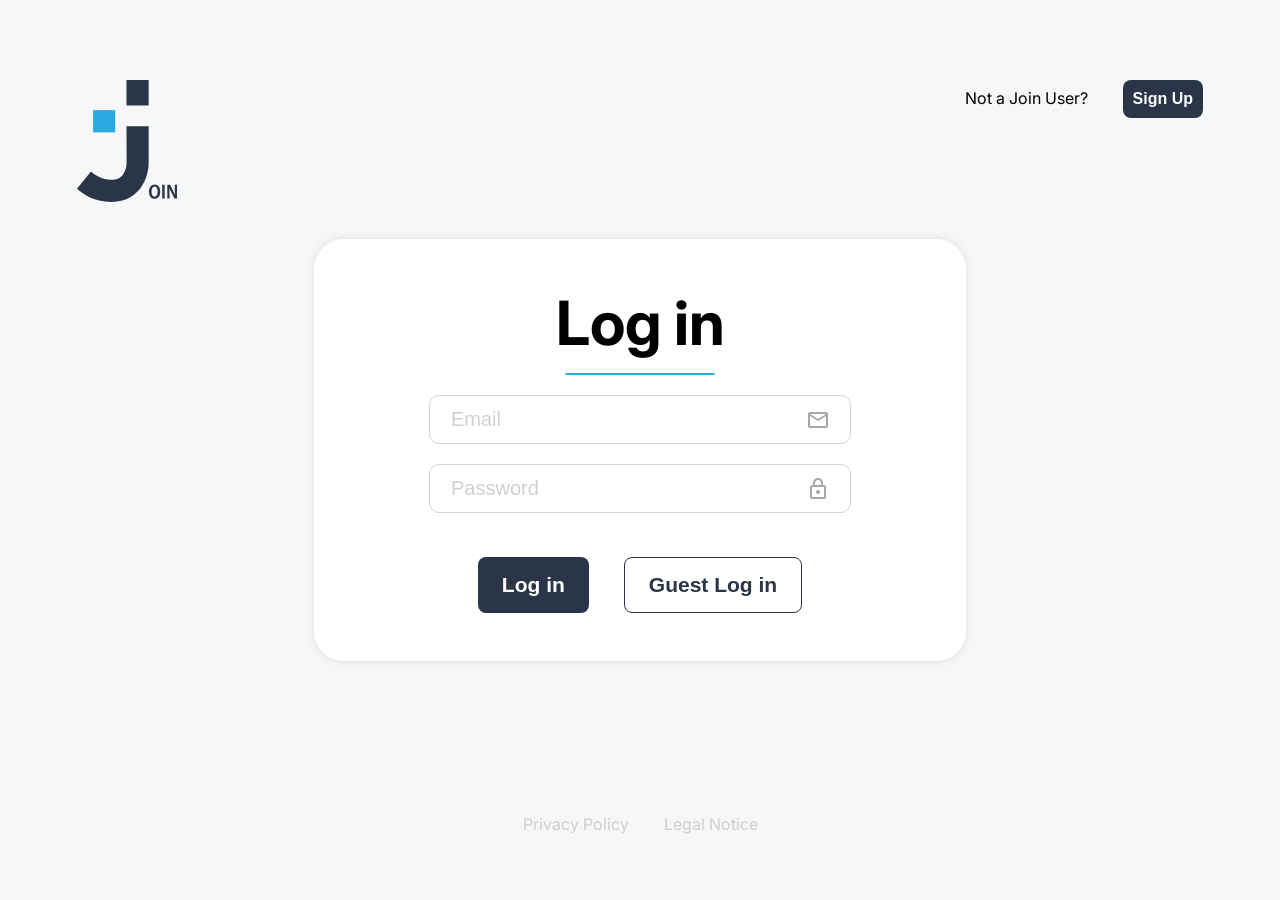
==== index.html @ 30b41d90 "Initial commit" ====
<!DOCTYPE html>
<html lang="de">
<head>
    <meta charset="UTF-8">
    <meta name="viewport" content="width=device-width, initial-scale=1.0">
    <title>Join</title>

    <link
         rel="icon"
         href="./assets/icons/desktop/logoFavicon.svg"
         type="image/svg+xml"
         media="(prefers-color-scheme: light)" />
      <link
         rel="icon"
         href="./assets/icons/desktop/logo.svg"
         type="image/svg+xml"
         media="(prefers-color-scheme: dark)" />

    <script src="./scripts/template.js"></script>
    <script src="./scripts/auth/login.js"></script>
    <script src="./scripts/auth/index.js"></script>
    <script src="./scripts/auth/signup.js"></script>
    <script src="./scripts/auth/signup-ui-write.js"></script>
    <script src="./scripts/legalInformation.js"></script>
    <script src="./scripts/global-auth-routing.js"></script>
    <script src="./script.js"></script>
    
    <link rel="stylesheet" href="./styles/standard.css">
    <link rel="stylesheet" href="./style.css">
    <link rel="stylesheet" href="./styles/login/layout.css">
    <link rel="stylesheet" href="./styles/login/forms.css">
    <link rel="stylesheet" href="./styles/login/buttons.css">
    <link rel="stylesheet" href="./styles/login/responsive.css">
</head>
<body>
    <div class="rotate-lock">Please rotate your device to portrait mode.</div>
    <div class="splash__logo">
        <img src="./assets/icons/desktop/Dark_Logo.svg" alt="Join Logo" class="splash__logo--image">
    </div>
    <div id="main-content" class="main-content">
        <header>
            <div class="header__flex-instructions">
                <div class="login__signup">
                    <p class="login__signup--question">Not a Join User?</p>
                    <button id="signup-button" class="login__button button">Sign Up</button>
                </div>
            </div>
        </header>
        <main>
            <div class="login__window">
                <div class="login__headline">
                    <h1 class="login__header">Log in</h1>
                    <img src="./assets/icons/desktop/login__dividingLine.svg" alt="Dividing Line" class="login__headline--line">
                </div>
                <form action="#" class="login__formular">
                    <div class="login__input-field">
                        <input type="email" class="login__input login__input--email" autocomplete="off" placeholder="Email">
                        <img src="./assets/icons/desktop/mail.svg" alt="" class="login__email-icon" />
                    </div>
                    <div class="login__inputFieldError">
                        <div class="login__input-field">
                            <input type="password" class="login__input login__input--password" autocomplete="off" placeholder="Password">
                            <img id="password-icon" src="./assets/icons/desktop/lock.svg" alt="" class="login__lock-icon" />
                        </div>
                        <span class="login__input--required">
                            Check your email and password. Please try again.
                        </span>
                    </div>
                </form>
                <div class="login__buttonArea">
                    <button id="login-button" class="login__button--login login__button button">Log in</button>
                    <button id="guest-login-button" class="login__button--login login__button--guest button">Guest Log in</button>
                </div>
            </div>
        </main>
        <footer class="login__legalInformation--area">
            <a href="./templates/privacy-Policy.html?from=login" class="login__legalInformation" id="index-privacy-policy" onclick="return prepareLoginLegalNavigation()">
                Privacy Policy
            </a>
            <a href="./templates/legalnotice.html?from=login" class="login__legalInformation" id="index-legal-notice" onclick="return prepareLoginLegalNavigation()">Legal Notice</a>
        </footer>
    </div>
</body>
</html>
---- styles/standard.css ----
* {
    padding: 0;
    margin: 0;
    box-sizing: border-box;
    scroll-behavior: smooth;
}

a {
    text-decoration: none;
}

.list {
    list-style-type: none;
}

:root {
    --feedback-outline: #29abe2;
    --feedback-shadow: 0 0 0 3px rgba(41, 171, 226, 0.25);
}

button,
a,
[role="button"],
input,
select,
textarea {
    transition: background-color 120ms ease, color 120ms ease, border-color 120ms ease,
        box-shadow 120ms ease, transform 120ms ease, opacity 120ms ease;
}

button:disabled,
input:disabled,
select:disabled,
textarea:disabled {
    cursor: not-allowed;
    opacity: 0.7;
}

.app-toast-container {
    position: fixed;
    top: 104px;
    left: 50%;
    z-index: 10002;
    transform: translateX(-50%);
    display: flex;
    flex-direction: column;
    align-items: center;
    gap: 10px;
    pointer-events: none;
}

.app-toast {
    font-size: 20px;
    font-weight: 400;
    font-family: "Inter";
    line-height: 120%;
    letter-spacing: 0;
    color: #ffffff;
    min-width: 280px;
    max-width: 90vw;
    min-height: 74px;
    padding: 12px 20px;
    display: inline-flex;
    align-items: center;
    justify-content: center;
    border-radius: 20px;
    box-shadow: 0 0 4px rgba(0, 0, 0, 0.1);
    background: #2a3647;
    opacity: 0;
    transform: translateY(-12px);
    transition: opacity 200ms ease, transform 200ms ease;
}

.app-toast--success {
    background: #2a3647;
}

.app-toast--error {
    background: #c0392b;
}

.app-toast--visible {
    opacity: 1;
    transform: translateY(0);
}

.d-none {
    display: none !important;
}

@media (max-width: 820px) {
    .app-toast-container {
        top: 92px;
    }
}
---- style.css ----
/* Schriftart */
@font-face {
   font-family: "Inter";
   src: url(./assets/fonts/Inter-VariableFont_opsz\_wght.ttf);
}

@font-face {
   font-family: "Poppins";
   src: url(./assets/fonts/Poppins-Regular.ttf);
}

html {
   background-color: #fff;
   scrollbar-color: #2b3647;
   cursor: default;
}

body {
   font-size: 16px;
   font-weight: 400;
   font-family: "Inter";
   line-height: 1.2;
   color: #000;
   min-height: 100vh;
   display: flex;
   justify-content: left;
}

.rotate-lock {
   display: none;
}

h1 {
   font-size: 61px;
   font-weight: 700;
}

.app-loading button {
   pointer-events: none;
}

@media (max-width: 820px) {
   h1 {
      font-size: 47px;
   }
}

@media (max-width: 1000px) and (orientation: landscape) and (hover: none) and (pointer: coarse) {
   .rotate-lock {
      font-size: 20px;
      font-weight: 600;
      position: fixed;
      inset: 0;
      z-index: 99999;
      padding: 24px;
      display: flex;
      align-items: center;
      justify-content: center;
      background: #f6f7f8;
      color: #2b3647;
      text-align: center;
   }

   body > *:not(.rotate-lock) {
      display: none;
   }
}
---- styles/login/layout.css ----
body {
    background-color: #f6f7f8;
}

.splash__logo {
    position: fixed;
    top: 50%;
    left: 50%;
    z-index: 9999;
    width: 274px;
    height: auto;
    animation: splash__logo--animation 500ms 200ms ease-in-out forwards;
    transform: translate(-50%, -50%);
}

.splash__logo--image {
    width: 100%;
}

.main-content--signup-logo {
    position: fixed;
    top: 80px;
    left: 77px;
    z-index: 10;
    width: 100px;
}

.main-content {
    position: relative;
    width: 100%;
    max-width: 1440px;
    margin: 0 auto;
    opacity: 0;
    pointer-events: none;
    transition: opacity 1000ms;
}

.main-content--signup {
    position: relative;
    width: 100%;
    max-width: 1440px;
    margin: 0 auto;
    opacity: 1;
}

.main-content.main-content--opacity {
    opacity: 1;
    pointer-events: all;
}

.header__flex-instructions {
    z-index: 2;
    width: 100%;
    display: flex;
    justify-content: flex-end;
}

.login__signup {
    position: absolute;
    top: 0;
    right: 0;
    padding: 80px 77px;
    display: flex;
    align-items: center;
    gap: 35px;
}

.main-content main,
.main-content--signup main {
    width: 100%;
    height: 100vh;
    display: flex;
    justify-content: center;
    align-items: center;
}

.login__window {
    padding: 48px 115px;
    display: flex;
    flex-direction: column;
    align-items: center;
    gap: 20px;
    border-radius: 30px;
    filter: drop-shadow(0 0 4px rgba(0, 0, 0, 0.1));
    background-color: #fff;
}

.login__headline {
    position: relative;
    display: flex;
    flex-direction: column;
    align-items: center;
    gap: 12px;
}

.login__headline--line {
    width: 150px;
}

.login__legalInformation--area {
    position: absolute;
    bottom: 64px;
    width: 100%;
    display: flex;
    justify-content: center;
    gap: 35px;
    z-index: 10;
}

.login__legalInformation {
    line-height: 24px;
    color: #cdcdcd;
    min-height: 24px;
    display: flex;
    align-items: center;
    box-sizing: border-box;
    transition: all 125ms;
}

.login__legalInformation:hover {
    color: #29abe2;
    text-shadow: 0.7px 0 0 #29abe2;
    cursor: pointer;
}

@keyframes splash__logo--animation {
    0% {
        top: 50%;
        left: 50%;
        width: 274px;
        transform: translate(-50%, -50%);
    }

    100% {
        top: 80px;
        left: 77px;
        width: 100px;
        transform: translate(0, 0);
    }
}

@media (min-width: 1441px) {
    .main-content--signup-logo {
        left: calc((100vw - 1440px) / 2 + 77px);
    }

    @keyframes splash__logo--animation {
        0% {
            top: 50%;
            left: 50%;
            width: 274px;
            transform: translate(-50%, -50%);
        }

        100% {
            top: 80px;
            left: calc((100vw - 1440px) / 2 + 77px);
            width: 100px;
            transform: translate(0, 0);
        }
    }
}
---- styles/login/forms.css ----
.login__input-field {
    position: relative;
}

.login__input--email,
.login__input--password {
    padding-right: 48px;
}

.login__email-icon,
.login__lock-icon {
    position: absolute;
    top: 50%;
    right: 21px;
    width: 24px;
    height: 24px;
    transform: translateY(-50%);
}

.login__email-icon {
    pointer-events: none;
}

.login__formular {
    display: flex;
    flex-direction: column;
    gap: 20px;
}

.main-content--signup .login__formular {
    gap: 4px;
}

.login__inputFieldError {
    display: flex;
    flex-direction: column;
    gap: 4px;
}

.main-content--signup .login__inputFieldError {
    gap: 2px;
}

.login__input {
    font-size: 20px;
    width: 422px;
    padding: 12px 21px;
    border: 1px solid #d1d1d1;
    border-radius: 10px;
}

.login__input:focus {
    border: 1px solid #29abe2;
    outline: none;
}

.login__input::placeholder {
    color: #d1d1d1;
}

.login__input--required {
    font-size: 16px;
    font-weight: 400;
    font-family: "Poppins";
    color: rgba(230, 0, 38, 1);
    min-height: 18px;
    opacity: 0;
    transition: opacity 100ms ease-in-out;
}

.login__input--error,
.login__input--error:focus {
    border: 1px solid rgba(230, 0, 38, 1);
    outline: none;
}

.signup__privacy-field {
    display: flex;
    flex-direction: column;
    align-items: center;
    gap: 4px;
}

.signup__privacy-checkbox {
    display: flex;
    justify-content: center;
    align-items: center;
    gap: 8px;
}

.signup__privacy-error {
    text-align: center;
}

.signup__checkbox {
    width: 24px;
    height: 24px;
    flex-shrink: 0;
    -webkit-appearance: none;
    appearance: none;
    background-image: url("../../assets/icons/desktop/checkBox.svg");
    background-position: center;
    background-repeat: no-repeat;
    background-size: contain;
    cursor: pointer;
}

.signup__checkbox:checked {
    background-image: url("../../assets/icons/desktop/checkBox--checked-dark.svg");
}

.signup__checkbox-label {
    cursor: pointer;
}

.signup__privacy-link {
    color: #29abe2;
}

.signup-success-message {
    font-size: 20px;
    font-weight: 400;
    text-align: center;
    color: #fff;
    position: fixed;
    top: 50%;
    left: 50%;
    z-index: 10000;
    padding: 25px;
    display: flex;
    justify-content: space-between;
    align-items: center;
    gap: 16px;
    border-radius: 20px;
    box-shadow: 0 0 4px rgba(0, 0, 0, 0.15);
    background: #2a3647;
    opacity: 0;
    transform: translate(-50%, -50%) translateY(100vh);
    transition: all 800ms ease-in-out;
}

.signup-success-message--visible {
    opacity: 1;
    transform: translate(-50%, -50%);
}
---- styles/login/buttons.css ----
.login__button {
    font-size: 16px;
    font-weight: 700;
    color: #fff;
    padding: 10px;
    border: none;
    border-radius: 8px;
    background-color: #2a3647;
    cursor: pointer;
    transition: all 100ms ease-in-out;
}

.login__button:hover {
    filter: drop-shadow(0 4px 4px rgba(0, 0, 0, 0.25));
    background-color: #29abe2;
}

.login__button:active {
    background-color: #091931;
}

.login__button--login {
    font-size: 21px;
    font-weight: 700;
    padding: 15px 24px;
}

.login__button:disabled {
    opacity: 0.5;
    pointer-events: none;
    cursor: not-allowed;
}

.login__button:disabled:hover {
    filter: none;
    background-color: #2a3647;
}

.login__button.is-disabled {
    opacity: 0.5;
    pointer-events: auto;
    cursor: default;
}

.login__button.is-disabled:hover {
    filter: none;
    background-color: #2a3647;
}

.login__button--guest {
    color: #2a3647;
    border: 1px solid #2a3647;
    border-radius: 8px;
    background-color: transparent;
    cursor: pointer;
    transition: all 100ms ease-in-out;
}

.login__button--guest:hover {
    color: #29abe2;
    border: 1px solid #29abe2;
    box-shadow: 0 0 4px rgba(0, 0, 0, 0.25);
}

.login__button--guest:active {
    color: #091931;
    border: 1px solid #091931;
}

.login__buttonArea {
    display: flex;
    gap: 35px;
}

.signup__arrowBack {
    position: absolute;
    top: 44%;
    left: -172px;
    border-radius: 50%;
    transform: translateY(-50%);
    cursor: pointer;
    transition: all 100ms;
}

.signup__arrowBack:hover {
    background-color: #d1d1d1;
    scale: 1.1;
}
---- styles/login/responsive.css ----
@media (max-width: 1040px) {
    .main-content--signup-logo {
        top: 48px;
        left: 54px;
    }

    .login__signup {
        padding: 80px 54px;
    }

    @keyframes splash__logo--animation {
        0% {
            top: 50%;
            left: 50%;
            width: 274px;
            transform: translate(-50%, -50%);
        }

        100% {
            top: 48px;
            left: 54px;
            width: 100px;
            transform: translate(0, 0);
        }
    }

    .login__window {
        padding: 48px 64px;
    }

    .signup__arrowBack {
        left: -104px;
    }
}

@media (max-height: 760px) {
    .main-content,
    .main-content--signup {
        min-height: 100svh;
        display: flex;
        flex-direction: column;
    }

    .main-content main {
        height: auto;
        min-height: 0;
        flex: 1;
        align-items: flex-start;
        padding: 124px 0 120px;
    }

    .main-content--signup main {
        height: auto;
        min-height: 0;
        flex: 1;
        align-items: flex-start;
        padding-top: 124px;
        padding-bottom: 24px;
    }

    .login__signup {
        position: absolute;
        bottom: 20px;
        width: 100%;
        padding: 0 16px;
        justify-content: center;
    }

    .login__legalInformation--area {
        position: static;
        padding: 0 16px 24px;
    }
}

@media (max-width: 600px) {
    .login__signup {
        position: absolute;
        bottom: 20px;
        width: 100%;
        padding: 80px 0;
        display: flex;
        justify-content: center;
        align-items: flex-end;
        gap: 35px;
    }

    .login__signup--question {
        padding-bottom: 8px;
    }

    .login__header {
        font-size: 40px;
    }

    .main-content--signup-logo {
        top: 28px;
        left: 16px;
        width: 64px;
    }

    @keyframes splash__logo--animation {
        0% {
            top: 50%;
            left: 50%;
            width: 274px;
            transform: translate(-50%, -50%);
        }

        100% {
            top: 28px;
            left: 16px;
            width: 64px;
            transform: translate(0, 0);
        }
    }

    .login__window {
        width: calc(100% - 32px);
        padding: 48px 16px;
        gap: 28px;
    }

    .login__formular {
        width: 100%;
        gap: 32px;
    }

    .login__input-field,
    .login__input {
        width: 100%;
    }

    .login__buttonArea {
        width: 70%;
        flex-direction: column;
    }

    .signup__arrowBack {
        left: -80px;
    }

    .login__legalInformation--area {
        bottom: 32px;
    }

    .signup-success-message {
        font-size: 16px;
        padding: 16px;
    }
}

@media (max-width: 380px) {
    .signup__arrowBack {
        left: -54px;
    }
}
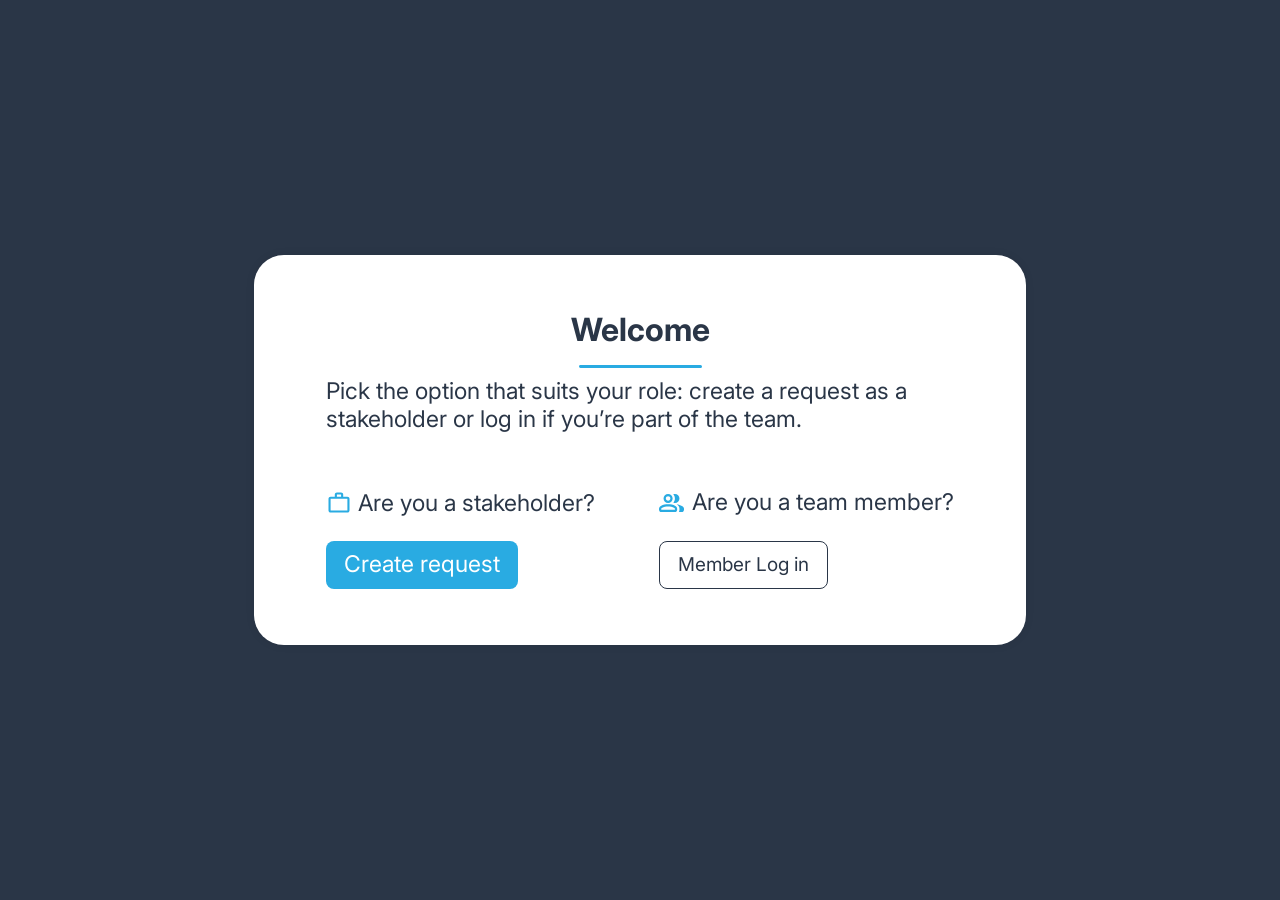
==== commit 95be75fc: "refactor: login page to welcome page layout; update scripts and styles - Replaced login form with a " ====
--- a/index.html
+++ b/index.html
@@ -1,84 +1,79 @@
 <!DOCTYPE html>
 <html lang="de">
+
 <head>
     <meta charset="UTF-8">
     <meta name="viewport" content="width=device-width, initial-scale=1.0">
     <title>Join</title>
 
-    <link
-         rel="icon"
-         href="./assets/icons/desktop/logoFavicon.svg"
-         type="image/svg+xml"
-         media="(prefers-color-scheme: light)" />
-      <link
-         rel="icon"
-         href="./assets/icons/desktop/logo.svg"
-         type="image/svg+xml"
-         media="(prefers-color-scheme: dark)" />
+    <link rel="icon" href="./assets/icons/desktop/logoFavicon.svg" type="image/svg+xml"
+        media="(prefers-color-scheme: light)" />
+    <link rel="icon" href="./assets/icons/desktop/logo.svg" type="image/svg+xml" media="(prefers-color-scheme: dark)" />
 
     <script src="./scripts/template.js"></script>
-    <script src="./scripts/auth/login.js"></script>
     <script src="./scripts/auth/index.js"></script>
-    <script src="./scripts/auth/signup.js"></script>
-    <script src="./scripts/auth/signup-ui-write.js"></script>
     <script src="./scripts/legalInformation.js"></script>
     <script src="./scripts/global-auth-routing.js"></script>
     <script src="./script.js"></script>
-    
+
     <link rel="stylesheet" href="./styles/standard.css">
     <link rel="stylesheet" href="./style.css">
     <link rel="stylesheet" href="./styles/login/layout.css">
     <link rel="stylesheet" href="./styles/login/forms.css">
     <link rel="stylesheet" href="./styles/login/buttons.css">
     <link rel="stylesheet" href="./styles/login/responsive.css">
+    <link rel="stylesheet" href="./styles/welcome.css">
 </head>
+
 <body>
     <div class="rotate-lock">Please rotate your device to portrait mode.</div>
     <div class="splash__logo">
         <img src="./assets/icons/desktop/Dark_Logo.svg" alt="Join Logo" class="splash__logo--image">
     </div>
     <div id="main-content" class="main-content">
-        <header>
-            <div class="header__flex-instructions">
-                <div class="login__signup">
-                    <p class="login__signup--question">Not a Join User?</p>
-                    <button id="signup-button" class="login__button button">Sign Up</button>
+        <main>
+            <div class="welcome__signup">
+                <p>Not a Join User?</p>
+                <button id="signup-button" class="welcome__button button">Sign Up</button>
+            </div>
+            <section class="welcome__window">
+                <div class="welcome__headline">
+                    <div class="welcome__headline--wrapper">
+                        <h1>Welcome</h1>
+                        <img src="./assets/icons/desktop/welcome__dividingLine.svg" alt="">
+                    </div>
+                    <p>Pick the option that suits your role: create a request as a stakeholder or log in if you’re part
+                        of the team.</p>
                 </div>
-            </div>
-        </header>
-        <main>
-            <div class="login__window">
-                <div class="login__headline">
-                    <h1 class="login__header">Log in</h1>
-                    <img src="./assets/icons/desktop/login__dividingLine.svg" alt="Dividing Line" class="login__headline--line">
+                <div class="welcome__buttonArea">
+                    <div class="welcome__button--wrapper">
+                        <div class="welcome__buttonArea--text">
+                            <img src="./assets/icons/desktop/welcome__work.svg" alt="">
+                            <p>Are you a stakeholder?</p>
+                        </div>
+                        <a href="./templates/login.html"
+                            class="welcome__buttonLink welcome__buttonLink--stakeholder">Create request</a>
+                    </div>
+                    <div class="welcome__button--wrapper">
+                        <div class="welcome__buttonArea--text">
+                            <img src="./assets/icons/desktop/welcome__home.svg" alt="">
+                            <p>Are you a team member?</p>
+                        </div>
+                        <a href="./templates/login.html" class="welcome__buttonLink welcome__buttonLink--member">Member
+                            Log in</a>
+                    </div>
                 </div>
-                <form action="#" class="login__formular">
-                    <div class="login__input-field">
-                        <input type="email" class="login__input login__input--email" autocomplete="off" placeholder="Email">
-                        <img src="./assets/icons/desktop/mail.svg" alt="" class="login__email-icon" />
-                    </div>
-                    <div class="login__inputFieldError">
-                        <div class="login__input-field">
-                            <input type="password" class="login__input login__input--password" autocomplete="off" placeholder="Password">
-                            <img id="password-icon" src="./assets/icons/desktop/lock.svg" alt="" class="login__lock-icon" />
-                        </div>
-                        <span class="login__input--required">
-                            Check your email and password. Please try again.
-                        </span>
-                    </div>
-                </form>
-                <div class="login__buttonArea">
-                    <button id="login-button" class="login__button--login login__button button">Log in</button>
-                    <button id="guest-login-button" class="login__button--login login__button--guest button">Guest Log in</button>
-                </div>
-            </div>
+            </section>
         </main>
-        <footer class="login__legalInformation--area">
-            <a href="./templates/privacy-Policy.html?from=login" class="login__legalInformation" id="index-privacy-policy" onclick="return prepareLoginLegalNavigation()">
+        <footer class="login__legalInformation--area welcome__legalInformation">
+            <a href="./privacy-Policy.html?from=login" class="login__legalInformation" id="index-privacy-policy"
+                onclick="return prepareLoginLegalNavigation()">
                 Privacy Policy
             </a>
-            <a href="./templates/legalnotice.html?from=login" class="login__legalInformation" id="index-legal-notice" onclick="return prepareLoginLegalNavigation()">Legal Notice</a>
+            <a href="./legalnotice.html?from=login" class="login__legalInformation" id="index-legal-notice"
+                onclick="return prepareLoginLegalNavigation()">Legal Notice</a>
         </footer>
     </div>
 </body>
-</html>
+
+</html>
--- a/styles/welcome.css
+++ b/styles/welcome.css
@@ -0,0 +1,202 @@
+body::before {
+    content: "";
+    position: fixed;
+    inset: 0;
+    background-color: #2a3647;
+    opacity: 0;
+    transition: opacity 500ms ease;
+    pointer-events: none;
+    z-index: 0;
+}
+
+body.landing-bg-visible::before {
+    opacity: 1;
+}
+
+#main-content {
+    z-index: 1;
+}
+
+main {
+    display: flex;
+    justify-content: flex-start;
+    align-items: center;
+    flex-direction: column;
+}
+
+.welcome__window {
+    max-width: calc(100% - 32px);
+    padding: 56px 72px;
+    border-radius: 30px;
+    display: flex;
+    flex-direction: column;
+    align-items: center;
+    gap: 56px;
+    text-align: start;
+    background-color: #fff;
+    box-shadow: 0 0 10px #00000014;
+}
+
+.welcome__headline {
+    width: 100%;
+    display: flex;
+    flex-direction: column;
+    gap: 10px;
+}
+
+.welcome__headline--wrapper {
+    display: flex;
+    justify-content: center;
+    align-items: center;
+    flex-direction: column;
+    gap: 16px;
+}
+
+.welcome__headline--wrapper h1 {
+    font-size: 32px;
+    font-weight: 700;
+    color: #2A3647;
+}
+
+.welcome__headline p {
+    font-size: 23px;
+    color: #2A3647;
+    line-height: 1.2;
+    max-width: 48ch;
+    margin: 0 auto;
+}
+
+.welcome__buttonArea {
+    width: max-content;
+    display: flex;
+    justify-content: space-between;
+    align-items: center;
+    gap: 64px;
+}
+
+.welcome__button--wrapper {
+    display: flex;
+    justify-content: space-between;
+    align-items: flex-start;
+    flex-direction: column;
+    gap: 24px;
+}
+
+.welcome__buttonArea--text {
+    font-size: 23px;
+    color: #2A3647;
+    display: flex;
+    justify-content: center;
+    align-items: center;
+    gap: 8px;
+}
+
+.welcome__buttonArea--text p {
+    white-space: nowrap;
+}
+
+.welcome__buttonLink {
+    border-radius: 8px;
+    text-decoration: none;
+    transition: all 100ms ease-in-out;
+}
+
+.welcome__buttonLink--stakeholder {
+    font-size: 23px;
+    color: #fff;
+    padding: 10px 18px;
+    background-color: #29ABE2;
+}
+
+.welcome__buttonLink--stakeholder:hover {
+    filter: drop-shadow(0 4px 4px rgba(0, 0, 0, 0.25));
+    background-color: #2a3647;
+}
+
+.welcome__buttonLink--stakeholder:active {
+    background-color: #091931;
+}
+
+.welcome__buttonLink--member {
+    font-size: 19px;
+    color: #2A3647;
+    padding: 12px 18px;
+    background-color: #fff;
+    border: 1px solid #2A3647;
+}
+
+.welcome__buttonLink--member:hover {
+    color: #29ABE2;
+    filter: drop-shadow(0 4px 4px rgba(0, 0, 0, 0.25));
+    border: 1px solid #29ABE2;
+}
+
+.welcome__buttonLink--member:active {
+    color: #091931;
+    border: 1px solid #091931;
+}
+
+.welcome__signup {
+    color: #fff;
+    width: 100%;
+    padding: 16px 0;
+    display: none;
+    justify-content: center;
+    align-items: flex-end;
+    gap: 16px;
+}
+
+.welcome__button {
+    font-size: 19px;
+    color: #fff;
+    background-color: transparent;
+    border: none;
+    cursor: pointer;
+}
+
+.welcome__legalInformation {
+    display: none;
+}
+
+@media (max-width: 800px) {
+    .welcome__buttonArea {
+        flex-direction: column;
+        gap: 70px;
+    }
+
+    .welcome__button--wrapper {
+        align-items: center;
+        gap: 16px;
+    }
+}
+
+@media (max-width: 600px) {
+    .welcome__window {
+        width: calc(100% - 32px);
+        padding: 64px 16px;
+    }
+
+    .welcome__headline {
+        gap: 24px;
+    }
+
+    .welcome__headline h1 {
+        font-size: 40px;
+    }
+
+    .welcome__headline p {
+        font-size: 16px;
+    }
+
+    .welcome__buttonArea--text {
+        font-size: 18px;
+    }
+
+    .welcome__signup {
+        display: flex;
+    }
+
+    .welcome__legalInformation {
+        display: flex;
+    }
+}
